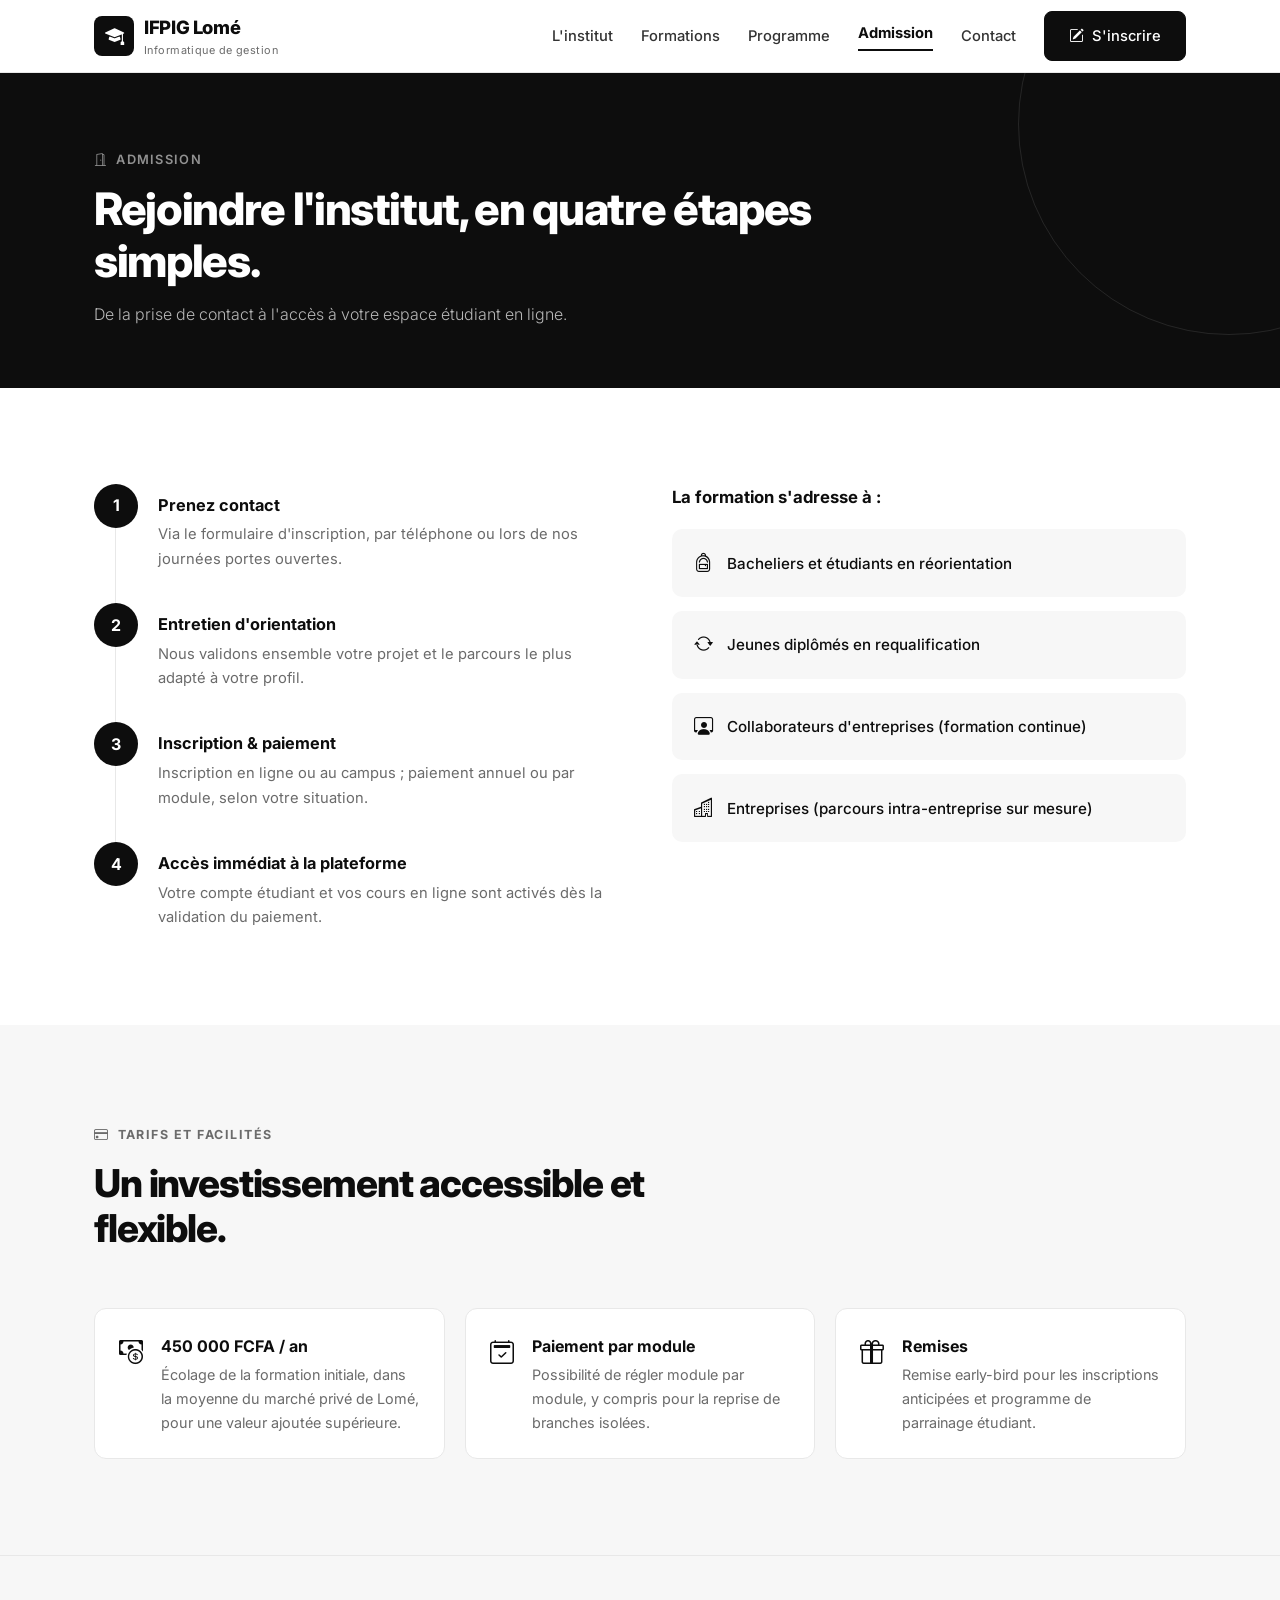
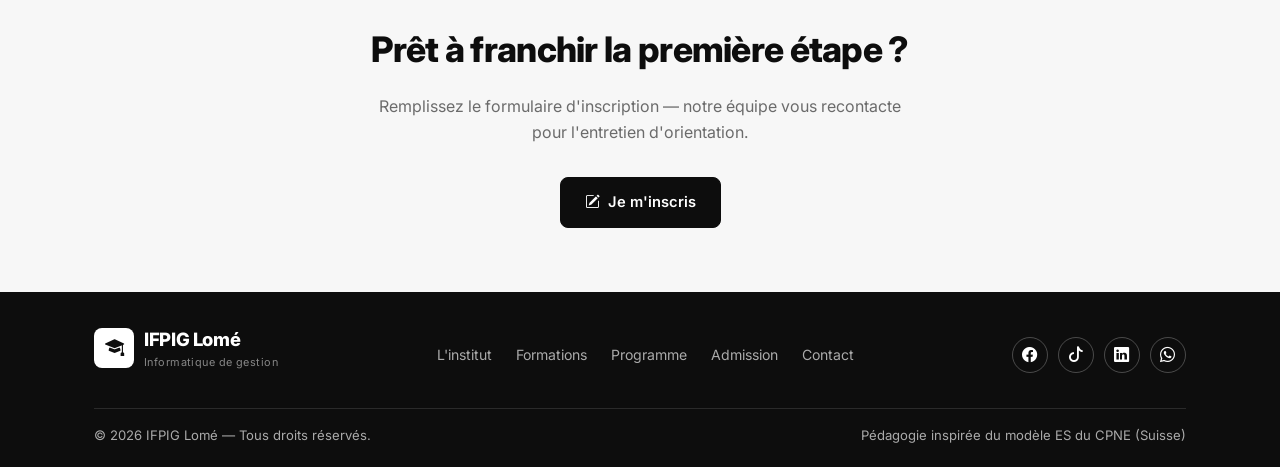
==== admission.html @ 7242b28d "Responsive: suppression des grilles inline, paliers tablette (2 col) et mobile (1 col), fin du defil" ====
<!DOCTYPE html>
<html lang="fr">
<head>
  <meta charset="UTF-8">
  <meta name="viewport" content="width=device-width, initial-scale=1.0">
  <title>Admission — IFPIG Lomé</title>
  <meta name="description" content="Rejoindre l'IFPIG Lomé en quatre étapes simples : contact, entretien d'orientation, inscription et accès à la plateforme.">
  <link rel="stylesheet" href="https://cdn.jsdelivr.net/npm/bootstrap-icons@1.11.3/font/bootstrap-icons.min.css">
  <link rel="preconnect" href="https://fonts.googleapis.com">
  <link href="https://fonts.googleapis.com/css2?family=Inter:wght@300;400;500;600;700;800&display=swap" rel="stylesheet">
  <link rel="stylesheet" href="styles.css">
</head>
<body>

  <header>
    <div class="container nav">
      <a href="index.html" class="brand">
        <span class="logo"><i class="bi bi-mortarboard-fill"></i></span>
        <span>IFPIG Lomé<small>Informatique de gestion</small></span>
      </a>
      <nav class="nav-links" id="navLinks">
        <a href="institut.html">L'institut</a>
        <a href="formations.html">Formations</a>
        <a href="programme.html">Programme</a>
        <a href="admission.html">Admission</a>
        <a href="contact.html">Contact</a>
        <a href="inscription.html" class="btn btn-dark"><i class="bi bi-pencil-square"></i> S'inscrire</a>
      </nav>
      <button class="nav-toggle" id="navToggle" aria-label="Menu"><i class="bi bi-list"></i></button>
    </div>
  </header>

  <div class="page-hero">
    <div class="container">
      <span class="crumb"><i class="bi bi-door-open"></i> Admission</span>
      <h1>Rejoindre l'institut, en quatre étapes simples.</h1>
      <p>De la prise de contact à l'accès à votre espace étudiant en ligne.</p>
    </div>
  </div>

  <!-- ===== ÉTAPES + PUBLICS ===== -->
  <section>
    <div class="container">
      <div class="admission-grid">
        <div class="steps">
          <div class="step">
            <div class="n">1</div>
            <div><h3>Prenez contact</h3><p>Via le formulaire d'inscription, par téléphone ou lors de nos journées portes ouvertes.</p></div>
          </div>
          <div class="step">
            <div class="n">2</div>
            <div><h3>Entretien d'orientation</h3><p>Nous validons ensemble votre projet et le parcours le plus adapté à votre profil.</p></div>
          </div>
          <div class="step">
            <div class="n">3</div>
            <div><h3>Inscription &amp; paiement</h3><p>Inscription en ligne ou au campus ; paiement annuel ou par module, selon votre situation.</p></div>
          </div>
          <div class="step">
            <div class="n">4</div>
            <div><h3>Accès immédiat à la plateforme</h3><p>Votre compte étudiant et vos cours en ligne sont activés dès la validation du paiement.</p></div>
          </div>
        </div>
        <div>
          <h3 style="font-size:1.05rem; font-weight:700; margin-bottom:18px;">La formation s'adresse à :</h3>
          <div class="publics">
            <div class="public"><i class="bi bi-backpack"></i> Bacheliers et étudiants en réorientation</div>
            <div class="public"><i class="bi bi-arrow-repeat"></i> Jeunes diplômés en requalification</div>
            <div class="public"><i class="bi bi-person-workspace"></i> Collaborateurs d'entreprises (formation continue)</div>
            <div class="public"><i class="bi bi-buildings"></i> Entreprises (parcours intra-entreprise sur mesure)</div>
          </div>
        </div>
      </div>
    </div>
  </section>

  <!-- ===== TARIFS & FACILITÉS ===== -->
  <section class="bg-gris">
    <div class="container">
      <div class="section-head">
        <span class="tag"><i class="bi bi-credit-card"></i> Tarifs et facilités</span>
        <h2>Un investissement accessible et flexible.</h2>
      </div>
      <div class="methode-grid cols-3">
        <div class="point">
          <i class="bi bi-cash-coin"></i>
          <div>
            <h3>450 000 FCFA / an</h3>
            <p>Écolage de la formation initiale, dans la moyenne du marché privé de Lomé, pour une valeur ajoutée supérieure.</p>
          </div>
        </div>
        <div class="point">
          <i class="bi bi-calendar2-check"></i>
          <div>
            <h3>Paiement par module</h3>
            <p>Possibilité de régler module par module, y compris pour la reprise de branches isolées.</p>
          </div>
        </div>
        <div class="point">
          <i class="bi bi-gift"></i>
          <div>
            <h3>Remises</h3>
            <p>Remise early-bird pour les inscriptions anticipées et programme de parrainage étudiant.</p>
          </div>
        </div>
      </div>
    </div>
  </section>

  <!-- ===== CTA ===== -->
  <section class="cta-band">
    <div class="container">
      <h2>Prêt à franchir la première étape ?</h2>
      <p>Remplissez le formulaire d'inscription — notre équipe vous recontacte pour l'entretien d'orientation.</p>
      <a href="inscription.html" class="btn btn-white"><i class="bi bi-pencil-square"></i> Je m'inscris</a>
    </div>
  </section>

  <footer>
    <div class="container">
      <div class="footer-grid">
        <div>
          <a href="index.html" class="brand" style="margin-bottom:14px;">
            <span class="logo"><i class="bi bi-mortarboard-fill"></i></span>
            <span>IFPIG Lomé<small style="color:rgba(255,255,255,.5);">Informatique de gestion</small></span>
          </a>
          <p style="max-width:340px; font-size:.9rem; margin-top:14px;">
            Institut de Formation Professionnelle en Informatique de Gestion —
            former les talents du numérique et de la gestion au Togo.
          </p>
        </div>
        <div class="footer-nav">
          <h3>Navigation</h3>
          <a href="institut.html">L'institut</a>
          <a href="formations.html">Formations</a>
          <a href="programme.html">Programme</a>
          <a href="admission.html">Admission</a>
          <a href="contact.html">Contact</a>
        </div>
        <div class="socials">
          <a href="#" aria-label="Facebook"><i class="bi bi-facebook"></i></a>
          <a href="#" aria-label="TikTok"><i class="bi bi-tiktok"></i></a>
          <a href="#" aria-label="LinkedIn"><i class="bi bi-linkedin"></i></a>
          <a href="#" aria-label="WhatsApp"><i class="bi bi-whatsapp"></i></a>
        </div>
      </div>
      <div class="footer-bottom">
        <span>© 2026 IFPIG Lomé — Tous droits réservés.</span>
        <span>Pédagogie inspirée du modèle ES du CPNE (Suisse)</span>
      </div>
    </div>
  </footer>

  <script src="site.js"></script>
</body>
</html>
---- styles.css ----
:root {
  --noir: #0d0d0d;
  --noir-doux: #1a1a1a;
  --gris-fonce: #333;
  --gris: #6b6b6b;
  --gris-clair: #e8e8e8;
  --gris-fond: #f7f7f7;
  --blanc: #ffffff;
}
* { margin: 0; padding: 0; box-sizing: border-box; }
html { scroll-behavior: smooth; }
body {
  font-family: 'Inter', 'Segoe UI', sans-serif;
  color: var(--noir);
  background: var(--blanc);
  line-height: 1.65;
  -webkit-font-smoothing: antialiased;
}
img { max-width: 100%; }
a { color: inherit; text-decoration: none; }
.container { max-width: 1140px; margin: 0 auto; padding: 0 24px; }

/* ===== Navbar ===== */
header {
  position: sticky; top: 0; z-index: 100;
  background: rgba(255,255,255,.95);
  backdrop-filter: blur(8px);
  border-bottom: 1px solid var(--gris-clair);
}
.nav {
  display: flex; align-items: center; justify-content: space-between;
  height: 72px;
}
.brand { display: flex; align-items: center; gap: 10px; font-weight: 800; font-size: 1.15rem; letter-spacing: -.02em; }
.brand .logo {
  width: 40px; height: 40px; background: var(--noir); color: var(--blanc);
  display: grid; place-items: center; border-radius: 8px; font-size: 1.2rem;
}
.brand small { display: block; font-weight: 400; font-size: .68rem; color: var(--gris); letter-spacing: .04em; }
.nav-links { display: flex; gap: 28px; align-items: center; }
.nav-links a { font-size: .92rem; font-weight: 500; color: var(--gris-fonce); transition: color .2s; }
.nav-links a:hover { color: var(--noir); }
.nav-links a.active { color: var(--noir); font-weight: 700; border-bottom: 2px solid var(--noir); padding-bottom: 3px; }
.nav-links a.btn-dark, .nav-links a.btn-dark:hover { color: var(--blanc); }
.btn {
  display: inline-flex; align-items: center; gap: 8px;
  padding: 12px 24px; border-radius: 8px; font-weight: 600; font-size: .92rem;
  transition: all .2s; border: 1.5px solid var(--noir); cursor: pointer;
}
.btn-dark { background: var(--noir); color: var(--blanc); }
.btn-dark:hover { background: var(--gris-fonce); }
.btn-light { background: var(--blanc); color: var(--noir); }
.btn-light:hover { background: var(--gris-fond); }
.btn-outline-white { background: transparent; color: var(--blanc); border-color: rgba(255,255,255,.4); }
.btn-outline-white:hover { border-color: var(--blanc); background: rgba(255,255,255,.08); }
.btn-white { background: var(--blanc); color: var(--noir); border-color: var(--blanc); }
.btn-white:hover { background: var(--gris-clair); }
.nav-toggle { display: none; background: none; border: none; font-size: 1.6rem; cursor: pointer; }

/* ===== Hero (accueil) ===== */
.hero {
  background: var(--noir); color: var(--blanc);
  padding: 110px 0 90px;
  position: relative; overflow: hidden;
}
.hero::after {
  content: ""; position: absolute; right: -180px; top: -180px;
  width: 560px; height: 560px; border-radius: 50%;
  border: 1px solid rgba(255,255,255,.08);
}
.hero::before {
  content: ""; position: absolute; right: -100px; top: -100px;
  width: 400px; height: 400px; border-radius: 50%;
  border: 1px solid rgba(255,255,255,.12);
}
.hero .eyebrow, .hero-slide .eyebrow {
  display: inline-flex; align-items: center; gap: 8px;
  font-size: .8rem; font-weight: 600; letter-spacing: .12em; text-transform: uppercase;
  color: rgba(255,255,255,.65);
  border: 1px solid rgba(255,255,255,.25); border-radius: 100px;
  padding: 7px 16px; margin-bottom: 28px;
}
.hero h1, .hero-slide h1 {
  font-size: clamp(2.1rem, 5vw, 3.4rem);
  font-weight: 800; line-height: 1.12; letter-spacing: -.03em;
  max-width: 780px; margin-bottom: 24px;
}
.hero p.lead, .hero-slide p.lead {
  font-size: 1.12rem; color: rgba(255,255,255,.72);
  max-width: 640px; margin-bottom: 40px; font-weight: 300;
}
.hero-actions { display: flex; gap: 14px; flex-wrap: wrap; }

/* ===== Hero carrousel ===== */
.hero-carousel { position: relative; background: var(--noir); overflow: hidden; padding: 0; }
.hero-track { display: flex; transition: transform .6s cubic-bezier(.6,.05,.2,.95); will-change: transform; }
.hero-slide {
  position: relative; flex: 0 0 100%; min-height: 560px;
  display: flex; align-items: center; padding: 96px 0; overflow: hidden;
  color: var(--blanc);
}
/* cercles décoratifs (repris de l'ancien hero) */
.hero-slide::before {
  content: ""; position: absolute; right: -100px; top: -100px;
  width: 400px; height: 400px; border-radius: 50%;
  border: 1px solid rgba(255,255,255,.12); pointer-events: none;
}
.hero-slide::after {
  content: ""; position: absolute; right: -180px; top: -180px;
  width: 560px; height: 560px; border-radius: 50%;
  border: 1px solid rgba(255,255,255,.08); pointer-events: none;
}
/* média de fond : vidéo (diapo 1) ou image (diapos 2-3) */
.hero-video, .hero-media { position: absolute; inset: 0; z-index: 0; overflow: hidden; }
.hero-media { background-size: cover; background-position: center; }
/* recouvrement plein cadre de la vidéo YouTube (technique 300 % : plus de bandes noires) */
.hero-video iframe {
  position: absolute; top: 50%; left: 50%; transform: translate(-50%, -50%);
  width: 100%; height: 100%; border: 0; pointer-events: none;
}
@media (min-aspect-ratio: 16/9) { .hero-video iframe { width: 100%; height: 300%; } }
@media (max-aspect-ratio: 16/9) { .hero-video iframe { width: 300%; height: 100%; } }
/* voile plus léger : laisse voir le média tout en gardant le texte lisible */
.hero-video::after, .hero-media::after {
  content: ""; position: absolute; inset: 0;
  background: linear-gradient(90deg, rgba(0,0,0,.72) 0%, rgba(0,0,0,.42) 50%, rgba(0,0,0,.18) 100%);
}
.hero-slide .hero-content { position: relative; z-index: 2; text-shadow: 0 2px 14px rgba(0,0,0,.45); }

/* flèches */
.hero-arrow {
  position: absolute; top: 50%; transform: translateY(-50%); z-index: 5;
  width: 48px; height: 48px; border-radius: 50%; cursor: pointer;
  background: rgba(255,255,255,.12); border: 1px solid rgba(255,255,255,.35);
  color: var(--blanc); font-size: 1.3rem; display: grid; place-items: center;
  transition: background .2s;
}
.hero-arrow:hover { background: rgba(255,255,255,.28); }
.hero-arrow.prev { left: 24px; }
.hero-arrow.next { right: 24px; }
/* points */
.hero-dots { position: absolute; bottom: 26px; left: 50%; transform: translateX(-50%); z-index: 5; display: flex; gap: 10px; }
.hero-dots button {
  width: 10px; height: 10px; padding: 0; border: none; border-radius: 50%; cursor: pointer;
  background: rgba(255,255,255,.4); transition: all .25s;
}
.hero-dots button.active { background: var(--blanc); width: 26px; border-radius: 5px; }
@media (max-width: 900px) {
  .hero-slide { min-height: 480px; padding: 64px 0; }
  .hero-arrow { display: none; }
}

/* ===== En-tête des pages intérieures ===== */
.page-hero {
  background: var(--noir); color: var(--blanc);
  padding: 72px 0 60px;
  position: relative; overflow: hidden;
}
.page-hero::after {
  content: ""; position: absolute; right: -160px; top: -160px;
  width: 420px; height: 420px; border-radius: 50%;
  border: 1px solid rgba(255,255,255,.1);
}
.page-hero .crumb {
  display: inline-flex; align-items: center; gap: 8px;
  font-size: .8rem; font-weight: 600; letter-spacing: .1em; text-transform: uppercase;
  color: rgba(255,255,255,.55); margin-bottom: 14px;
}
.page-hero h1 {
  font-size: clamp(1.9rem, 4.2vw, 2.8rem);
  font-weight: 800; letter-spacing: -.03em; line-height: 1.15;
  max-width: 720px; margin-bottom: 14px;
}
.page-hero p { color: rgba(255,255,255,.7); max-width: 620px; font-weight: 300; }

/* ===== Stats bar ===== */
.stats { background: var(--blanc); border-bottom: 1px solid var(--gris-clair); }
.stats-grid { display: grid; grid-template-columns: repeat(4, 1fr); padding: 36px 0; }
.stat { text-align: center; padding: 0 16px; border-left: 1px solid var(--gris-clair); }
.stat:first-child { border-left: none; }
.stat .num { font-size: 2rem; font-weight: 800; letter-spacing: -.02em; }
.stat .label { font-size: .82rem; color: var(--gris); margin-top: 2px; }

/* ===== Sections ===== */
section { padding: 96px 0; }
.section-head { max-width: 640px; margin-bottom: 56px; }
.section-head .tag {
  display: inline-flex; align-items: center; gap: 8px;
  font-size: .78rem; font-weight: 700; letter-spacing: .12em; text-transform: uppercase;
  color: var(--gris); margin-bottom: 14px;
}
.section-head .tag i { font-size: .9rem; }
.section-head h2 { font-size: clamp(1.7rem, 3.4vw, 2.4rem); font-weight: 800; letter-spacing: -.03em; line-height: 1.18; margin-bottom: 16px; }
.section-head p { color: var(--gris); font-size: 1.02rem; }
.bg-gris { background: var(--gris-fond); }

/* ===== À propos ===== */
.apropos-grid { display: grid; grid-template-columns: 1.1fr .9fr; gap: 64px; align-items: start; }
.apropos-grid p { margin-bottom: 18px; color: var(--gris-fonce); }
.apropos-points { display: grid; gap: 20px; }
.apropos-points.cols-2 { grid-template-columns: repeat(2, 1fr); }
.point {
  display: flex; gap: 18px; padding: 24px;
  border: 1px solid var(--gris-clair); border-radius: 12px;
  transition: border-color .2s, transform .2s;
  background: var(--blanc);
}
.point:hover { border-color: var(--noir); transform: translateY(-2px); }
.point i { font-size: 1.5rem; flex-shrink: 0; }
.point h3 { font-size: 1rem; font-weight: 700; margin-bottom: 4px; }
.point p { font-size: .9rem; color: var(--gris); margin: 0; }

/* ===== Cartes formations ===== */
.cards { display: grid; grid-template-columns: repeat(3, 1fr); gap: 24px; }
.card {
  background: var(--blanc); border: 1px solid var(--gris-clair); border-radius: 14px;
  padding: 36px 30px; display: flex; flex-direction: column;
  transition: transform .2s, box-shadow .2s;
}
.card:hover { transform: translateY(-4px); box-shadow: 0 16px 40px rgba(0,0,0,.08); }
.card.featured { background: var(--noir); color: var(--blanc); border-color: var(--noir); }
.card .icon {
  width: 52px; height: 52px; border-radius: 10px;
  background: var(--noir); color: var(--blanc);
  display: grid; place-items: center; font-size: 1.4rem; margin-bottom: 24px;
}
.card.featured .icon { background: var(--blanc); color: var(--noir); }
.card h3 { font-size: 1.2rem; font-weight: 700; margin-bottom: 6px; letter-spacing: -.01em; }
.card .sub { font-size: .82rem; text-transform: uppercase; letter-spacing: .08em; color: var(--gris); margin-bottom: 18px; font-weight: 600; }
.card.featured .sub { color: rgba(255,255,255,.6); }
.card ul { list-style: none; display: grid; gap: 10px; margin-bottom: 26px; flex-grow: 1; }
.card ul li { display: flex; gap: 10px; font-size: .92rem; color: var(--gris-fonce); }
.card.featured ul li { color: rgba(255,255,255,.82); }
.card ul li i { font-size: .95rem; margin-top: 2px; }
.card .prix { font-size: 1.3rem; font-weight: 800; letter-spacing: -.01em; }
.card .prix small { display: block; font-size: .78rem; font-weight: 400; color: var(--gris); }
.card.featured .prix small { color: rgba(255,255,255,.6); }
.card .btn { margin-top: 22px; justify-content: center; }

/* ===== Programme ===== */
.modules { display: grid; grid-template-columns: repeat(3, 1fr); gap: 18px; }
.module {
  display: flex; align-items: center; gap: 16px;
  padding: 22px 24px; border: 1px solid var(--gris-clair); border-radius: 12px;
  background: var(--blanc); font-weight: 600; font-size: .95rem;
  transition: border-color .2s;
}
.module:hover { border-color: var(--noir); }
.module i { font-size: 1.3rem; }

/* ===== Années du cursus ===== */
.annees { display: grid; grid-template-columns: repeat(3, 1fr); gap: 24px; }
.annee {
  border: 1px solid var(--gris-clair); border-radius: 14px; padding: 32px 28px;
  background: var(--blanc); transition: border-color .2s;
}
.annee:hover { border-color: var(--noir); }
.annee .badge {
  display: inline-block; background: var(--noir); color: var(--blanc);
  font-size: .75rem; font-weight: 700; letter-spacing: .08em; text-transform: uppercase;
  padding: 6px 14px; border-radius: 100px; margin-bottom: 18px;
}
.annee h3 { font-size: 1.1rem; font-weight: 700; margin-bottom: 12px; }
.annee ul { list-style: none; display: grid; gap: 9px; }
.annee ul li { display: flex; gap: 10px; font-size: .9rem; color: var(--gris-fonce); }
.annee ul li i { margin-top: 2px; }

/* ===== Méthode / bande noire ===== */
.methode { background: var(--noir); color: var(--blanc); }
.methode .section-head .tag, .methode .section-head p { color: rgba(255,255,255,.6); }
.methode .section-head h2 { color: var(--blanc); }
.methode-grid { display: grid; grid-template-columns: repeat(4, 1fr); gap: 20px; }
.methode-grid.cols-3 { grid-template-columns: repeat(3, 1fr); }
.methode-item { padding: 28px 24px; border: 1px solid rgba(255,255,255,.15); border-radius: 12px; transition: border-color .2s; }
.methode-item:hover { border-color: rgba(255,255,255,.5); }
.methode-item i { font-size: 1.6rem; display: block; margin-bottom: 16px; }
.methode-item h3 { font-size: 1rem; font-weight: 700; margin-bottom: 8px; }
.methode-item p { font-size: .88rem; color: rgba(255,255,255,.65); }

/* ===== Bande d'appel à l'action ===== */
.cta-band {
  background: var(--gris-fond); color: var(--noir);
  border-top: 1px solid var(--gris-clair);
  padding: 64px 0; text-align: center;
}
.cta-band h2 { font-size: clamp(1.6rem, 3.2vw, 2.2rem); font-weight: 800; letter-spacing: -.02em; margin-bottom: 14px; }
.cta-band p { color: var(--gris); margin-bottom: 32px; max-width: 560px; margin-left: auto; margin-right: auto; }
/* Boutons inversés pour rester lisibles sur fond clair */
.cta-band .btn-white { background: var(--noir); color: var(--blanc); border-color: var(--noir); }
.cta-band .btn-white:hover { background: var(--gris-fonce); }
.cta-band .btn-outline-white { background: transparent; color: var(--noir); border-color: var(--noir); }
.cta-band .btn-outline-white:hover { background: rgba(0,0,0,.06); }

/* ===== Admission ===== */
.admission-grid { display: grid; grid-template-columns: 1fr 1fr; gap: 64px; align-items: start; }
.steps { display: grid; gap: 0; }
.step { display: flex; gap: 20px; position: relative; padding-bottom: 32px; }
.step:last-child { padding-bottom: 0; }
.step::before {
  content: ""; position: absolute; left: 21px; top: 44px; bottom: 0;
  width: 1px; background: var(--gris-clair);
}
.step:last-child::before { display: none; }
.step .n {
  width: 44px; height: 44px; border-radius: 50%; flex-shrink: 0;
  background: var(--noir); color: var(--blanc);
  display: grid; place-items: center; font-weight: 700; font-size: 1rem;
}
.step h3 { font-size: 1.02rem; font-weight: 700; margin: 8px 0 4px; }
.step p { font-size: .92rem; color: var(--gris); }
.publics { display: grid; gap: 14px; }
.public {
  display: flex; align-items: center; gap: 14px;
  padding: 18px 22px; background: var(--gris-fond); border-radius: 10px;
  font-size: .95rem; font-weight: 500;
}
.public i { font-size: 1.2rem; }

/* ===== Contact & formulaires ===== */
.contact-grid { display: grid; grid-template-columns: 1fr 1fr; gap: 64px; }
.contact-info { display: grid; gap: 8px; align-content: start; }
.contact-line { display: flex; gap: 16px; padding: 18px 0; border-bottom: 1px solid var(--gris-clair); }
.contact-line i { font-size: 1.25rem; }
.contact-line h3 { font-size: .8rem; text-transform: uppercase; letter-spacing: .08em; color: var(--gris); font-weight: 600; }
.contact-line p { font-weight: 500; }
form { display: grid; gap: 16px; }
.form-row { display: grid; grid-template-columns: 1fr 1fr; gap: 16px; }
label { font-size: .82rem; font-weight: 600; margin-bottom: 6px; display: block; }
input, select, textarea {
  width: 100%; padding: 13px 16px; border: 1.5px solid var(--gris-clair); border-radius: 8px;
  font-family: inherit; font-size: .95rem; background: var(--blanc);
  transition: border-color .2s; outline: none;
}
input:focus, select:focus, textarea:focus { border-color: var(--noir); }
.form-card {
  background: var(--blanc); border: 1px solid var(--gris-clair); border-radius: 16px;
  padding: 44px; max-width: 760px; margin: 0 auto;
}
.form-note {
  display: flex; gap: 12px; align-items: flex-start;
  background: var(--gris-fond); border-radius: 10px; padding: 16px 18px;
  font-size: .88rem; color: var(--gris-fonce);
}

/* ===== Footer ===== */
footer { background: var(--noir); color: rgba(255,255,255,.65); padding: 32px 0 20px; font-size: .88rem; }
.footer-grid { display: flex; justify-content: space-between; align-items: center; gap: 24px 40px; flex-wrap: wrap; margin-bottom: 22px; }
footer .brand { color: var(--blanc); }
footer .brand .logo { background: var(--blanc); color: var(--noir); }
footer .footer-grid p { display: none; }
.footer-nav { display: flex; flex-wrap: wrap; align-items: center; gap: 8px 24px; }
.footer-nav a { font-size: .88rem; color: rgba(255,255,255,.65); transition: color .2s; }
.footer-nav a:hover { color: var(--blanc); }
.footer-nav h3 { display: none; }
.socials { display: flex; gap: 10px; }
.socials a {
  width: 36px; height: 36px; border: 1px solid rgba(255,255,255,.25); border-radius: 50%;
  display: grid; place-items: center; font-size: .95rem; color: var(--blanc);
  transition: all .2s;
}
.socials a:hover { background: var(--blanc); color: var(--noir); }
.footer-bottom {
  border-top: 1px solid rgba(255,255,255,.12); padding-top: 16px;
  display: flex; justify-content: space-between; gap: 12px 16px; flex-wrap: wrap;
  font-size: .82rem;
}

/* ===== Responsive ===== */
/* Tablette large : les grilles de 4 passent à 2 colonnes */
@media (max-width: 1024px) {
  .methode-grid { grid-template-columns: repeat(2, 1fr); }
}
/* Tablette : menu hamburger, grilles de 3 passent à 2 colonnes */
@media (max-width: 900px) {
  .nav-links { display: none; position: absolute; top: 72px; left: 0; right: 0;
    background: var(--blanc); flex-direction: column; padding: 24px; gap: 18px;
    border-bottom: 1px solid var(--gris-clair); }
  .nav-links.open { display: flex; }
  .nav-toggle { display: block; }
  .stats-grid { grid-template-columns: repeat(2, 1fr); gap: 24px 0; }
  .stat:nth-child(3) { border-left: none; }
  .cards, .modules, .annees, .methode-grid.cols-3 { grid-template-columns: repeat(2, 1fr); }
  .apropos-grid, .admission-grid, .contact-grid { grid-template-columns: 1fr; gap: 40px; }
  section { padding: 64px 0; }
}
/* Mobile : tout en 1 colonne */
@media (max-width: 640px) {
  .cards, .modules, .annees, .methode-grid, .methode-grid.cols-3,
  .apropos-points.cols-2, .form-row { grid-template-columns: 1fr; }
  .form-card { padding: 28px 20px; }
  .hero-slide p.lead, .hero p.lead { font-size: 1rem; }
  .hero .eyebrow, .hero-slide .eyebrow { font-size: .72rem; }
}
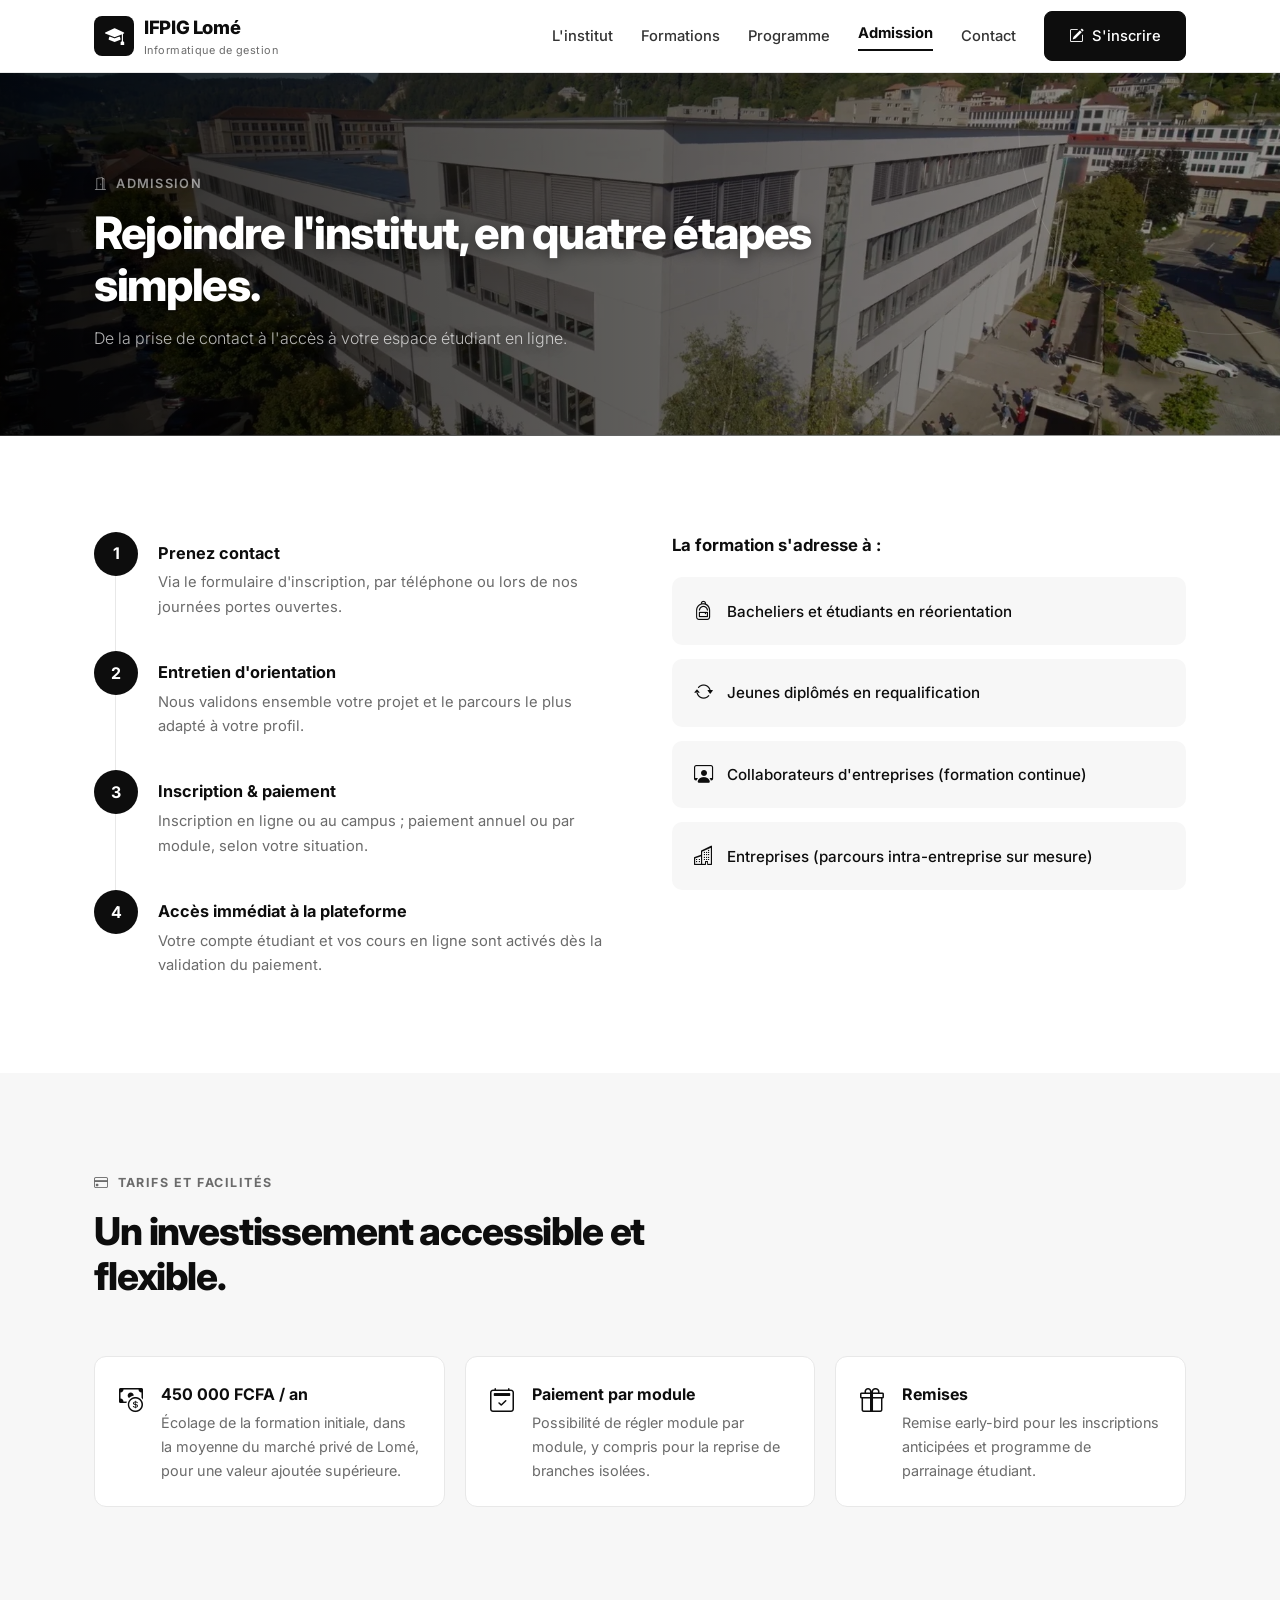
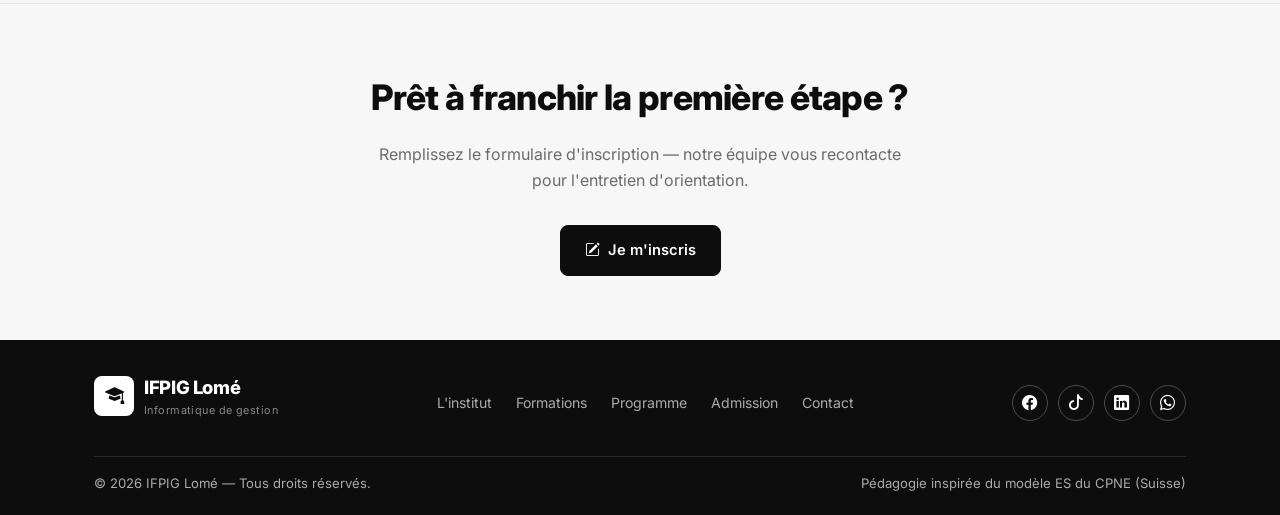
==== commit 87b99d4c: "En-tetes des pages interieures : photo de fond + voile sombre, meme identite visuelle que l'accueil" ====
--- a/admission.html
+++ b/admission.html
@@ -30,7 +30,7 @@
     </div>
   </header>
 
-  <div class="page-hero">
+  <div class="page-hero avec-image" style="background-image:url('media/cpne.webp')">
     <div class="container">
       <span class="crumb"><i class="bi bi-door-open"></i> Admission</span>
       <h1>Rejoindre l'institut, en quatre étapes simples.</h1>
--- a/styles.css
+++ b/styles.css
@@ -120,10 +120,14 @@
 }
 @media (min-aspect-ratio: 16/9) { .hero-video iframe { width: 100%; height: 300%; } }
 @media (max-aspect-ratio: 16/9) { .hero-video iframe { width: 300%; height: 100%; } }
-/* voile plus léger : laisse voir le média tout en gardant le texte lisible */
+/* vidéo : voile léger (la rue filmée est déjà sombre) */
 .hero-video::after, .hero-media::after {
   content: ""; position: absolute; inset: 0;
   background: linear-gradient(90deg, rgba(0,0,0,.72) 0%, rgba(0,0,0,.42) 50%, rgba(0,0,0,.18) 100%);
+}
+/* images : voile plus soutenu (photos claires → même lisibilité que sur la vidéo) */
+.hero-media::after {
+  background: linear-gradient(90deg, rgba(0,0,0,.82) 0%, rgba(0,0,0,.58) 55%, rgba(0,0,0,.34) 100%);
 }
 .hero-slide .hero-content { position: relative; z-index: 2; text-shadow: 0 2px 14px rgba(0,0,0,.45); }
 
@@ -161,6 +165,17 @@
   width: 420px; height: 420px; border-radius: 50%;
   border: 1px solid rgba(255,255,255,.1);
 }
+/* variante avec photo de fond : même traitement que le carrousel de l'accueil */
+.page-hero.avec-image {
+  background-size: cover; background-position: center;
+  padding: 96px 0 84px;
+}
+.page-hero.avec-image::before {
+  content: ""; position: absolute; inset: 0;
+  background: linear-gradient(90deg, rgba(0,0,0,.82) 0%, rgba(0,0,0,.58) 55%, rgba(0,0,0,.34) 100%);
+}
+.page-hero .container { position: relative; z-index: 2; }
+.page-hero.avec-image .container { text-shadow: 0 2px 14px rgba(0,0,0,.45); }
 .page-hero .crumb {
   display: inline-flex; align-items: center; gap: 8px;
   font-size: .8rem; font-weight: 600; letter-spacing: .1em; text-transform: uppercase;
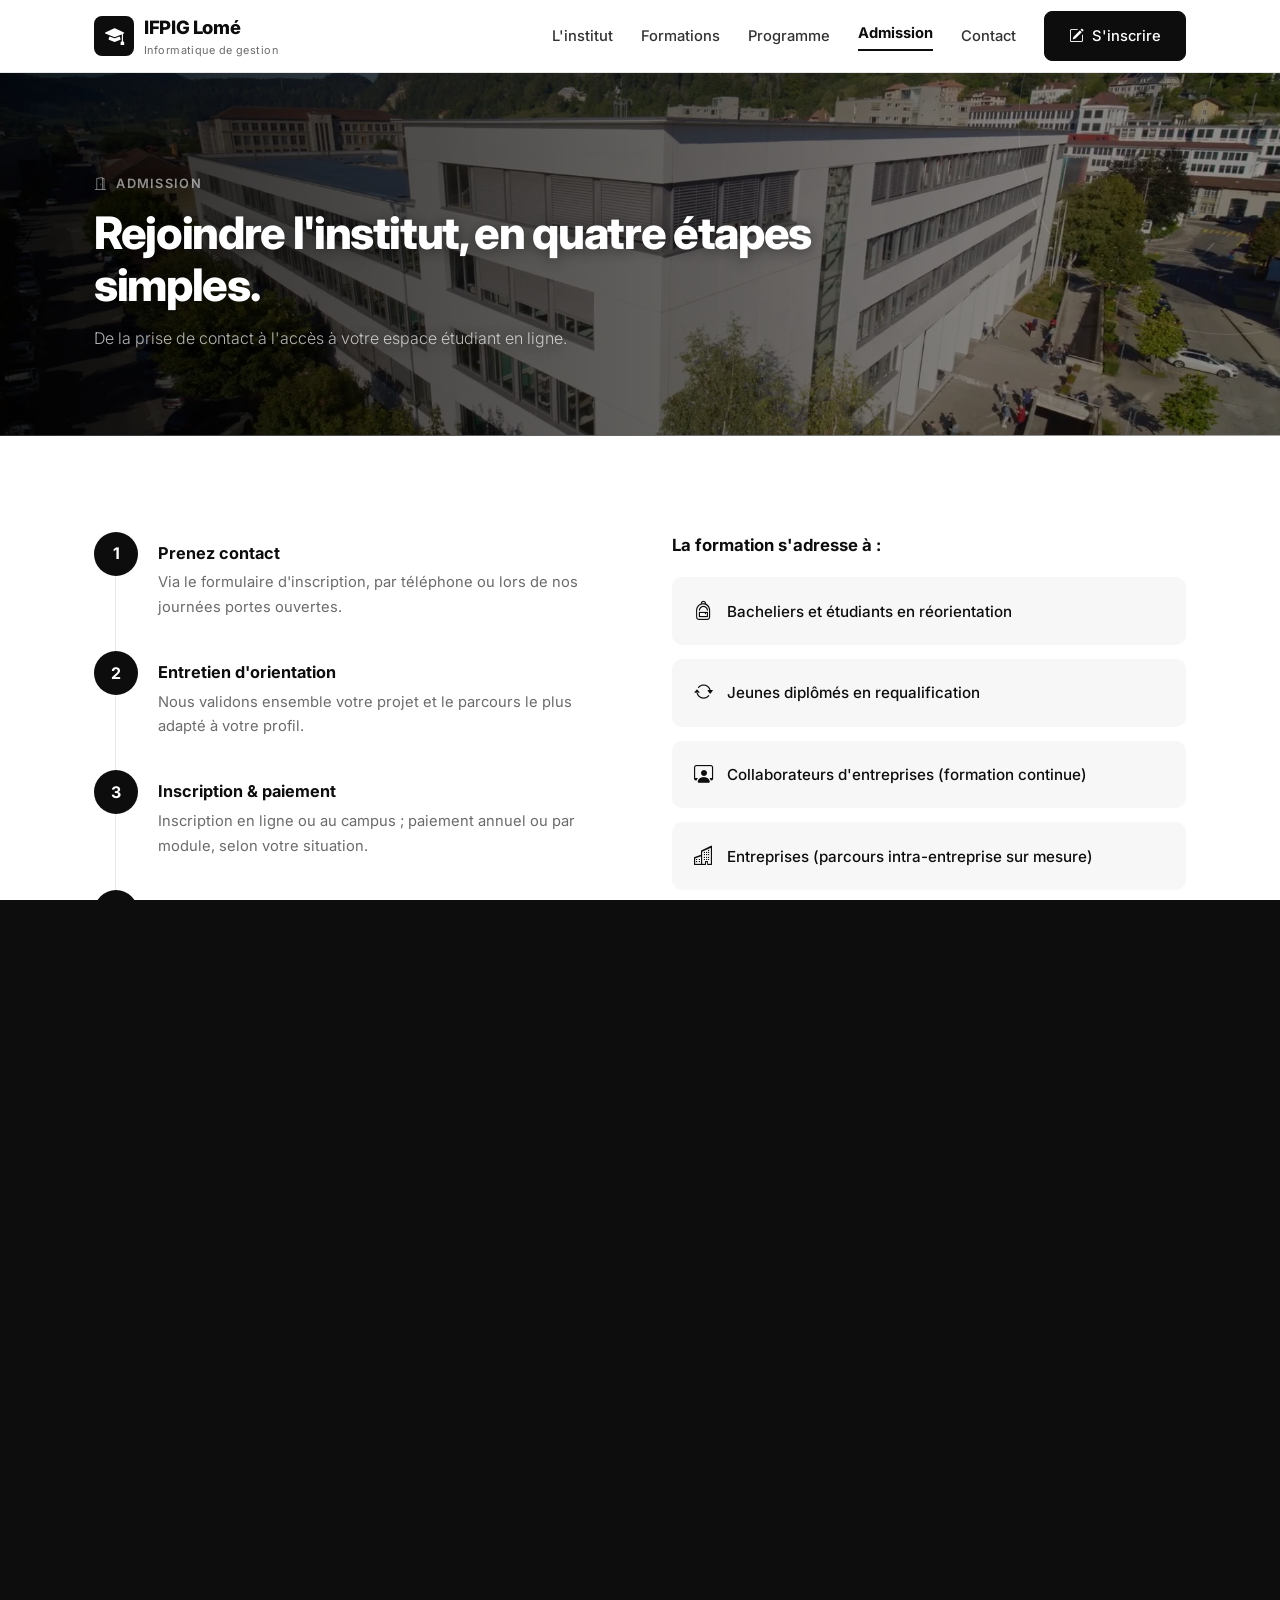
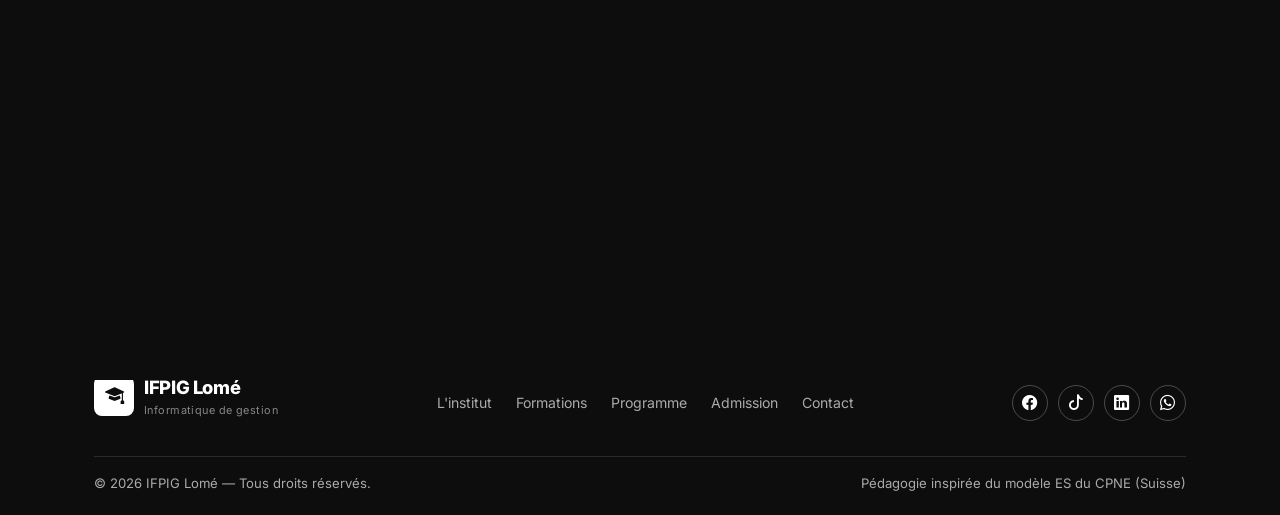
==== commit dc5f1af8: "iOS : rebond couvert par des blocs fixes hors ecran (blanc en haut, noir en bas) au lieu du degrade " ====
--- a/admission.html
+++ b/admission.html
@@ -8,7 +8,7 @@
   <link rel="stylesheet" href="https://cdn.jsdelivr.net/npm/bootstrap-icons@1.11.3/font/bootstrap-icons.min.css">
   <link rel="preconnect" href="https://fonts.googleapis.com">
   <link href="https://fonts.googleapis.com/css2?family=Inter:wght@300;400;500;600;700;800&display=swap" rel="stylesheet">
-  <link rel="stylesheet" href="styles.css">
+  <link rel="stylesheet" href="styles.css?v=m20260710d">
 </head>
 <body>
 
@@ -150,6 +150,6 @@
     </div>
   </footer>
 
-  <script src="site.js"></script>
+  <script src="site.js?v=m20260710d"></script>
 </body>
 </html>
--- a/styles.css
+++ b/styles.css
@@ -9,6 +9,20 @@
 }
 * { margin: 0; padding: 0; box-sizing: border-box; }
 html { scroll-behavior: smooth; }
+/* aucun mouvement horizontal parasite (l'en-tête et le pied de page restent calés) */
+html, body { overflow-x: clip; }
+/* pas de rebond vertical au-delà de la page sur mobile */
+body { overscroll-behavior-y: none; }
+/* iOS : pendant le rebond élastique (impossible à désactiver), la zone révélée
+   au-delà de la page est noire en bas (comme le footer) et blanche en haut
+   (comme l'en-tête) : le rebond devient invisible */
+html { background: var(--noir); }
+body::before, body::after {
+  content: ""; position: fixed; left: 0; width: 100%; height: 120vh;
+  z-index: -1; pointer-events: none;
+}
+body::before { top: -120vh; background: var(--blanc); }
+body::after { bottom: -120vh; background: var(--noir); }
 body {
   font-family: 'Inter', 'Segoe UI', sans-serif;
   color: var(--noir);
@@ -95,8 +109,11 @@
 .hero-carousel { position: relative; background: var(--noir); overflow: hidden; padding: 0; }
 .hero-track { display: flex; transition: transform .6s cubic-bezier(.6,.05,.2,.95); will-change: transform; }
 .hero-slide {
-  position: relative; flex: 0 0 100%; min-height: 560px;
-  display: flex; align-items: center; padding: 96px 0; overflow: hidden;
+  position: relative; flex: 0 0 100%;
+  /* la diapo remplit l'écran sous l'en-tête : les boutons restent toujours visibles */
+  min-height: calc(100vh - 72px);
+  min-height: calc(100svh - 72px);
+  display: flex; align-items: center; padding: 48px 0 72px; overflow: hidden;
   color: var(--blanc);
 }
 /* cercles décoratifs (repris de l'ancien hero) */
@@ -113,13 +130,14 @@
 /* média de fond : vidéo (diapo 1) ou image (diapos 2-3) */
 .hero-video, .hero-media { position: absolute; inset: 0; z-index: 0; overflow: hidden; }
 .hero-media { background-size: cover; background-position: center; }
-/* recouvrement plein cadre de la vidéo YouTube (technique 300 % : plus de bandes noires) */
+/* recouvrement plein cadre de la vidéo YouTube : l'iframe garde un ratio 16:9
+   et dépasse toujours le cadre (jamais de bandes noires, quelle que soit l'orientation) */
 .hero-video iframe {
   position: absolute; top: 50%; left: 50%; transform: translate(-50%, -50%);
-  width: 100%; height: 100%; border: 0; pointer-events: none;
-}
-@media (min-aspect-ratio: 16/9) { .hero-video iframe { width: 100%; height: 300%; } }
-@media (max-aspect-ratio: 16/9) { .hero-video iframe { width: 300%; height: 100%; } }
+  width: max(100vw, calc(100vh * 16 / 9));
+  height: max(100vh, calc(100vw * 9 / 16));
+  border: 0; pointer-events: none;
+}
 /* vidéo : voile léger (la rue filmée est déjà sombre) */
 .hero-video::after, .hero-media::after {
   content: ""; position: absolute; inset: 0;
@@ -150,7 +168,7 @@
 }
 .hero-dots button.active { background: var(--blanc); width: 26px; border-radius: 5px; }
 @media (max-width: 900px) {
-  .hero-slide { min-height: 480px; padding: 64px 0; }
+  .hero-slide { padding: 40px 0 64px; }
   .hero-arrow { display: none; }
 }
 
@@ -403,6 +421,17 @@
   .cards, .modules, .annees, .methode-grid, .methode-grid.cols-3,
   .apropos-points.cols-2, .form-row { grid-template-columns: 1fr; }
   .form-card { padding: 28px 20px; }
-  .hero-slide p.lead, .hero p.lead { font-size: 1rem; }
-  .hero .eyebrow, .hero-slide .eyebrow { font-size: .72rem; }
-}
+  /* hero compacté : titre + texte + boutons tiennent dans l'écran du téléphone */
+  .hero-slide { padding: 28px 0 56px; }
+  .hero h1, .hero-slide h1 { font-size: clamp(1.5rem, 6.5vw, 1.9rem); margin-bottom: 14px; }
+  .hero-slide p.lead, .hero p.lead { font-size: .95rem; margin-bottom: 22px; }
+  .hero .eyebrow, .hero-slide .eyebrow { font-size: .68rem; margin-bottom: 16px; padding: 6px 12px; }
+  .hero-actions { gap: 10px; }
+  .hero-actions .btn { padding: 11px 18px; font-size: .88rem; }
+  .hero-dots { bottom: 18px; }
+  /* footer resserré : mêmes contenus, espacements réduits */
+  footer { padding: 26px 0 14px; }
+  .footer-grid { gap: 18px 32px; margin-bottom: 16px; }
+  .footer-nav { gap: 6px 18px; }
+  .footer-bottom { padding-top: 12px; gap: 2px 14px; font-size: .78rem; }
+}
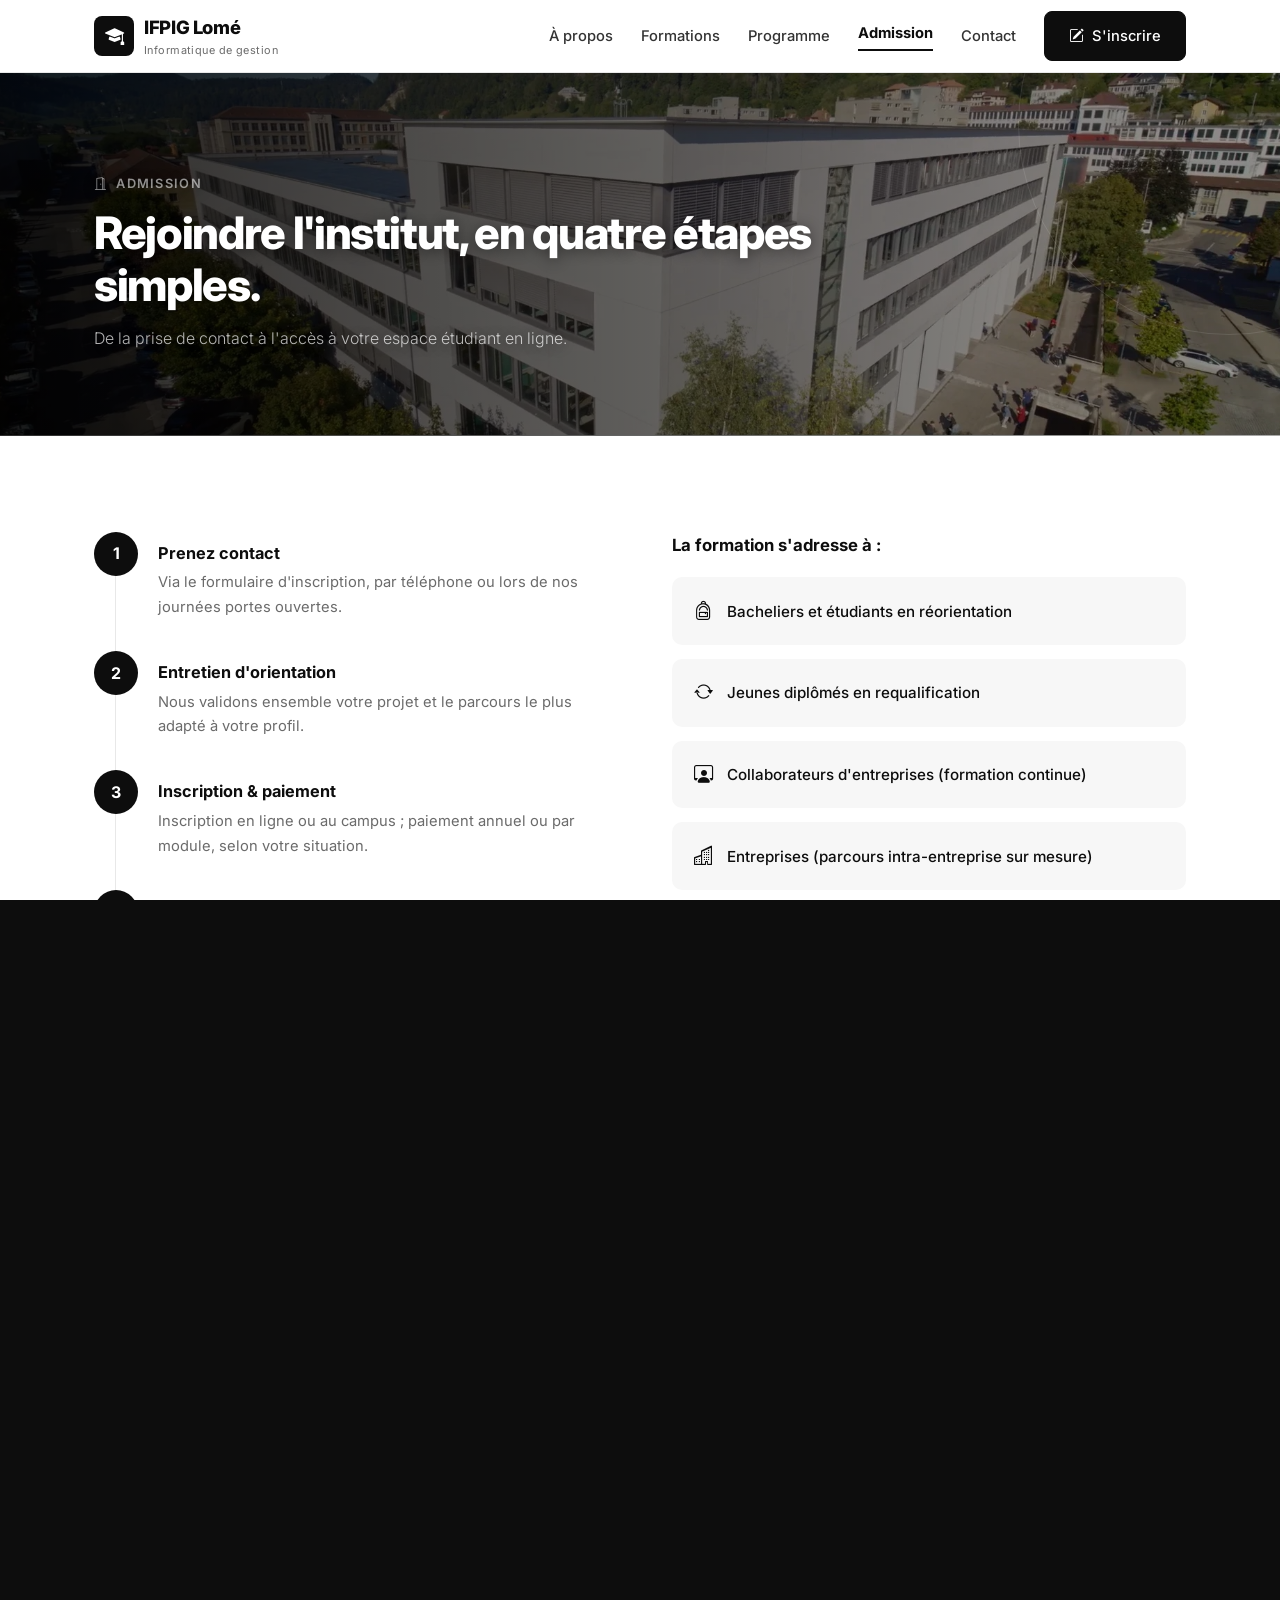
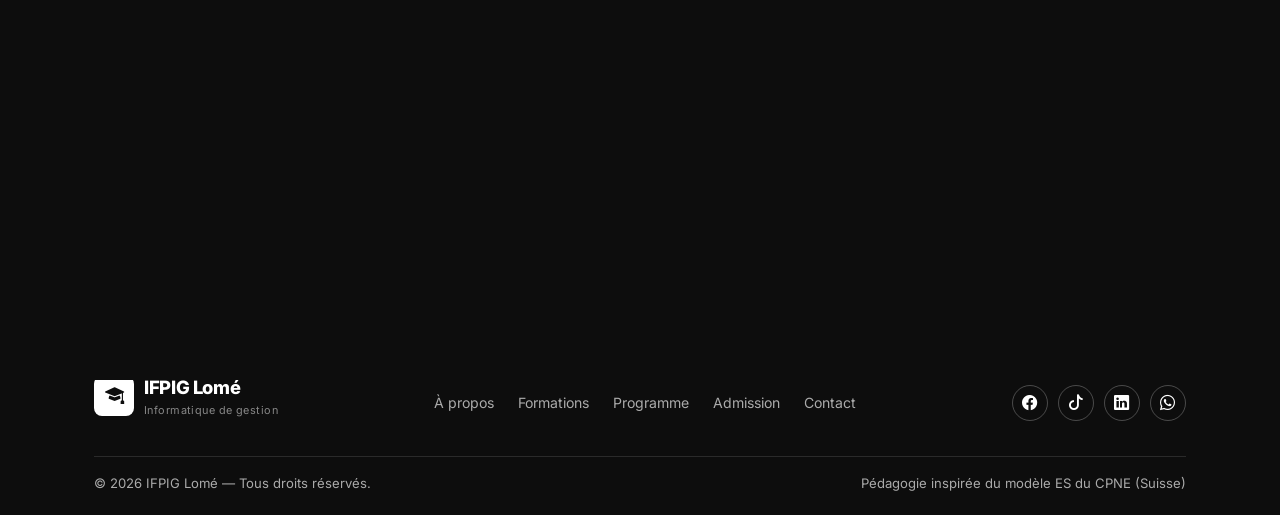
==== commit b01ae7d1: "Navigation : « L'institut » renomme en « A propos » (menu, footer, fil d'Ariane)" ====
--- a/admission.html
+++ b/admission.html
@@ -19,7 +19,7 @@
         <span>IFPIG Lomé<small>Informatique de gestion</small></span>
       </a>
       <nav class="nav-links" id="navLinks">
-        <a href="institut.html">L'institut</a>
+        <a href="institut.html">À propos</a>
         <a href="formations.html">Formations</a>
         <a href="programme.html">Programme</a>
         <a href="admission.html">Admission</a>
@@ -130,7 +130,7 @@
         </div>
         <div class="footer-nav">
           <h3>Navigation</h3>
-          <a href="institut.html">L'institut</a>
+          <a href="institut.html">À propos</a>
           <a href="formations.html">Formations</a>
           <a href="programme.html">Programme</a>
           <a href="admission.html">Admission</a>
